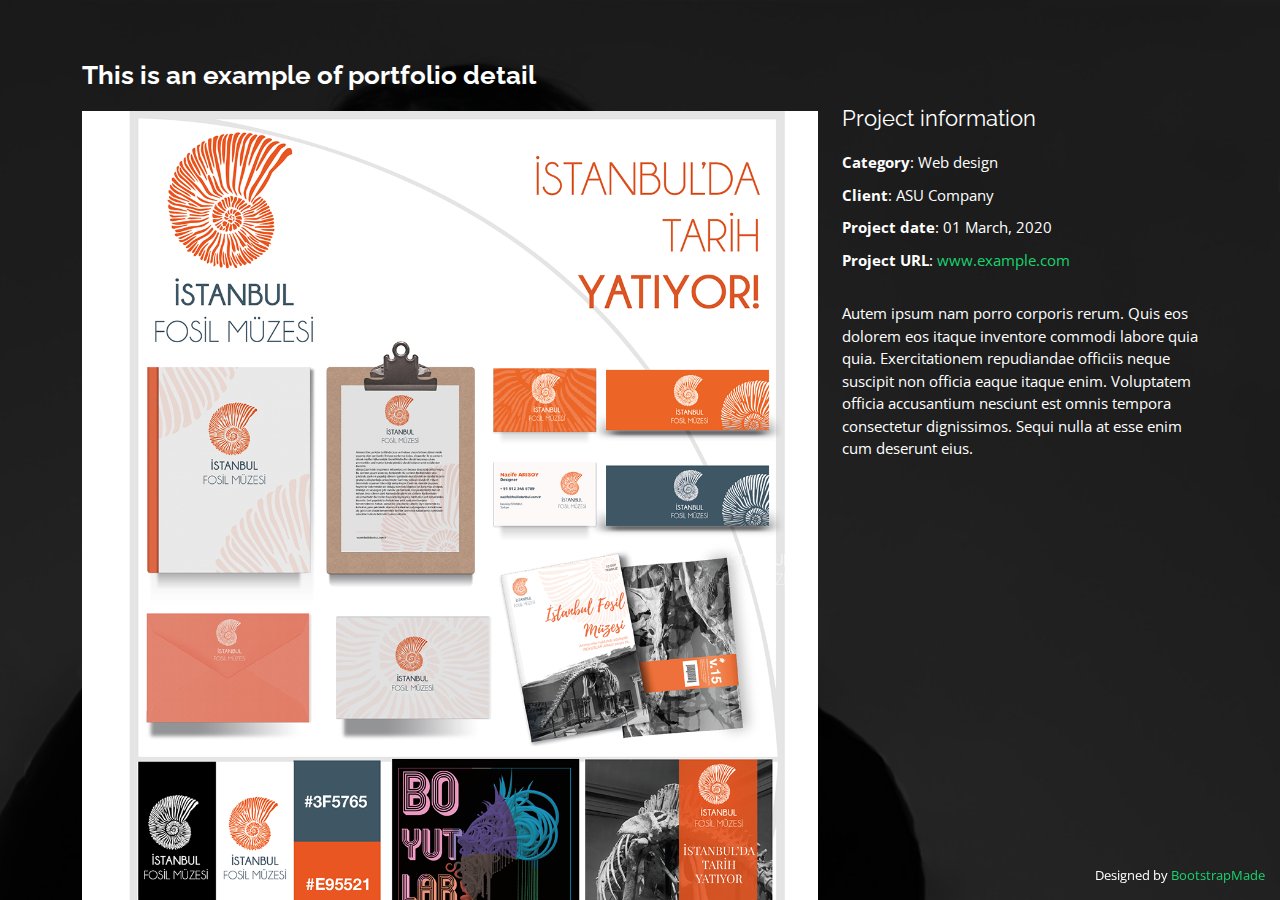
==== istanbul-muzsi.html @ df59d9e4 "initWebsite" ====
<!DOCTYPE html>
<html lang="en">

<head>
    <meta charset="utf-8">
    <meta content="width=device-width, initial-scale=1.0" name="viewport">

    <title>Portfolio Details - Personal Bootstrap Template</title>
    <meta content="" name="description">
    <meta content="" name="keywords">

    <!-- Favicons -->
    <link href="assets/img/favicon.png" rel="icon">
    <link href="assets/img/apple-touch-icon.png" rel="apple-touch-icon">

    <!-- Google Fonts -->
    <link href="https://fonts.googleapis.com/css?family=Open+Sans:300,300i,400,400i,600,600i,700,700i|Raleway:300,300i,400,400i,500,500i,600,600i,700,700i|Poppins:300,300i,400,400i,500,500i,600,600i,700,700i" rel="stylesheet">

    <!-- Vendor CSS Files -->
    <link href="assets/vendor/bootstrap/css/bootstrap.min.css" rel="stylesheet">
    <link href="assets/vendor/bootstrap-icons/bootstrap-icons.css" rel="stylesheet">
    <link href="assets/vendor/boxicons/css/boxicons.min.css" rel="stylesheet">
    <link href="assets/vendor/glightbox/css/glightbox.min.css" rel="stylesheet">
    <link href="assets/vendor/remixicon/remixicon.css" rel="stylesheet">
    <link href="assets/vendor/swiper/swiper-bundle.min.css" rel="stylesheet">

    <!--  Main CSS File -->
    <link href="assets/css/style.css" rel="stylesheet">


</head>

<body>

    <main id="main">

        <!-- ======= Portfolio Details ======= -->
        <div id="portfolio-details" class="portfolio-details">
            <div class="container">

                <div class="row">

                    <div class="col-lg-8">
                        <h2 class="portfolio-title lang">This is an example of portfolio detail</h2>

                        <div class="portfolio-details-slider swiper">

                            <div class="swiper-slide">
                                <img style="width: 100%;" src="assets/img/portfolio/istanbul-muzesi/istanbul fosli muzesi.png" alt="">
                                <img style="width: 100%;" src="assets/img/portfolio/istanbul-muzesi/selfieccion.jpg" alt="">

                            </div>

                            <div class="swiper-pagination"></div>
                        </div>

                    </div>

                    <div class="col-lg-4 portfolio-info">
                        <h3 class="lang">Project information</h3>
                        <ul>
                            <li><strong class="lang">Category</strong>: Web design</li>
                            <li><strong class="lang">Client</strong>: ASU Company</li>
                            <li><strong class="lang">Project date</strong>: 01 March, 2020</li>
                            <li><strong class="lang">Project URL</strong>: <a href="#">www.example.com</a></li>
                        </ul>

                        <p>
                            Autem ipsum nam porro corporis rerum. Quis eos dolorem eos itaque inventore commodi labore quia quia. Exercitationem repudiandae officiis neque suscipit non officia eaque itaque enim. Voluptatem officia accusantium nesciunt est omnis tempora consectetur
                            dignissimos. Sequi nulla at esse enim cum deserunt eius.
                        </p>
                    </div>

                </div>

            </div>
        </div>
        <!-- End Portfolio Details -->

    </main>
    <!-- End #main -->

    <div class="credits">
        <!-- All the links in the footer should remain intact. -->
        <!-- You can delete the links only if you purchased the pro version. -->
        <!-- Licensing information: https://bootstrapmade.com/license/ -->
        <!-- Purchase the pro version with working PHP/AJAX contact form: https://bootstrapmade.com/personal-free-resume-bootstrap-template/ -->
        Designed by <a href="https://bootstrapmade.com/">BootstrapMade</a>
    </div>

    <!-- Vendor JS Files -->
    <script src="assets/vendor/bootstrap/js/bootstrap.bundle.min.js"></script>
    <script src="assets/vendor/glightbox/js/glightbox.min.js"></script>
    <script src="assets/vendor/isotope-layout/isotope.pkgd.min.js"></script>
    <script src="assets/vendor/purecounter/purecounter.js"></script>
    <script src="assets/vendor/swiper/swiper-bundle.min.js"></script>
    <script src="assets/vendor/waypoints/noframework.waypoints.js"></script>

    <!-- Template Main JS File -->
    <script src="assets/js/main.js"></script>
    <script src="assets/js/languagesSubPages.js"></script>


</body>

</html>
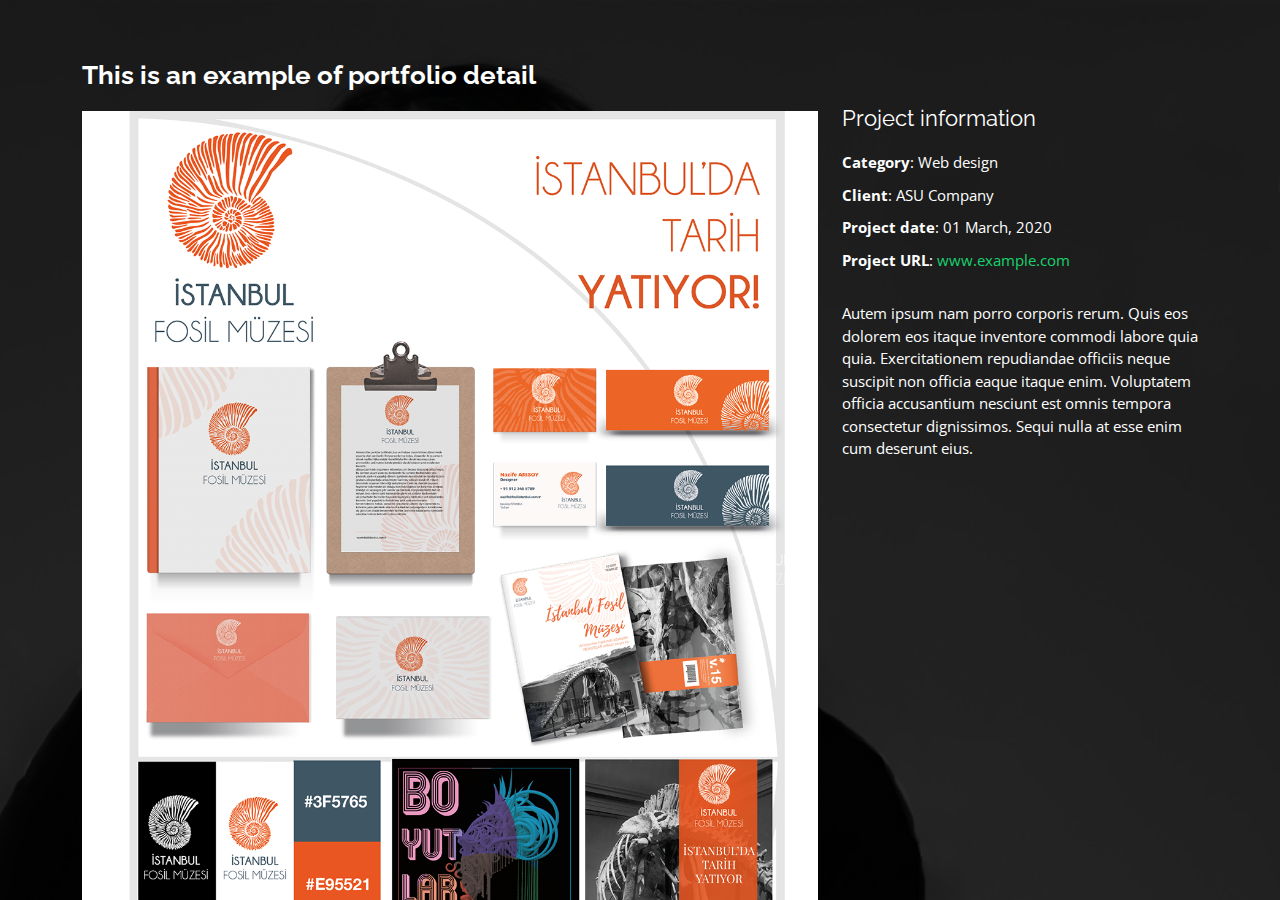
==== commit e95a21e9: "added language" ====
--- a/istanbul-muzsi.html
+++ b/istanbul-muzsi.html
@@ -80,14 +80,6 @@
     </main>
     <!-- End #main -->
 
-    <div class="credits">
-        <!-- All the links in the footer should remain intact. -->
-        <!-- You can delete the links only if you purchased the pro version. -->
-        <!-- Licensing information: https://bootstrapmade.com/license/ -->
-        <!-- Purchase the pro version with working PHP/AJAX contact form: https://bootstrapmade.com/personal-free-resume-bootstrap-template/ -->
-        Designed by <a href="https://bootstrapmade.com/">BootstrapMade</a>
-    </div>
-
     <!-- Vendor JS Files -->
     <script src="assets/vendor/bootstrap/js/bootstrap.bundle.min.js"></script>
     <script src="assets/vendor/glightbox/js/glightbox.min.js"></script>
--- a/assets/css/style.css
+++ b/assets/css/style.css
@@ -90,7 +90,6 @@
 
 #header h2 span {
     color: #fff;
-    border-bottom: 2px solid #18d26e;
     padding-bottom: 6px;
     font-weight: bolder;
 }
@@ -1362,4 +1361,10 @@
         margin-bottom: 20px;
         text-align: center;
     }
+}
+
+@media only screen and (max-width: 450px) {
+    body::before {
+        background: linear-gradient(to bottom, #959596 0%, #d1cfd0 100%);
+    }
 }